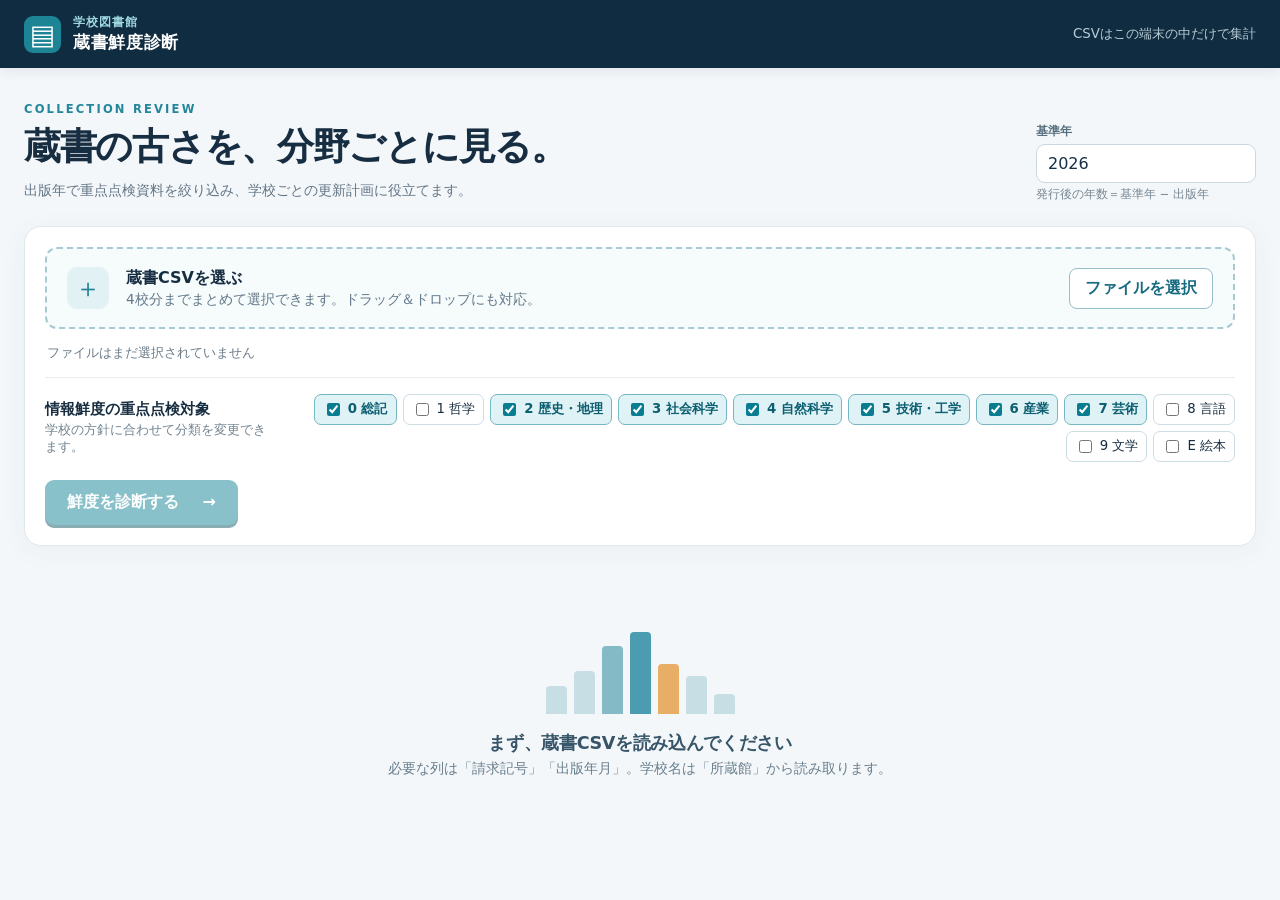
==== index.html @ b2be4ed6 "Add files via upload" ====
<!doctype html><html lang="ja"><head><meta charset="utf-8"><meta name="viewport" content="width=device-width, initial-scale=1"><meta name="color-scheme" content="light"><title>学校図書館 蔵書鮮度診断</title><meta name="description" content="学校図書館の所蔵CSVから分野別の出版年構成と学校別の状況を確認します。"><link rel="stylesheet" href="style.css"></head><body>
<header class="topbar"><div class="brand-mark" aria-hidden="true">▤</div><div><strong>学校図書館</strong><span>蔵書鮮度診断</span></div><div class="topbar-right">CSVはこの端末の中だけで集計</div></header>
<main class="shell"><section class="heading"><div><div class="eyebrow">COLLECTION REVIEW</div><h1>蔵書の古さを、分野ごとに見る。</h1><p>出版年で重点点検資料を絞り込み、学校ごとの更新計画に役立てます。</p></div><div class="year-control"><label for="baseYear">基準年</label><input id="baseYear" type="number" min="1900" max="2100" step="1"><small>発行後の年数＝基準年 − 出版年</small></div></section>
<section class="workspace" aria-label="分析するCSV"><div class="upload" id="dropzone"><div class="upload-icon" aria-hidden="true">＋</div><div><strong>蔵書CSVを選ぶ</strong><p>4校分までまとめて選択できます。ドラッグ＆ドロップにも対応。</p></div><label class="upload-button" for="fileInput">ファイルを選択</label><input id="fileInput" type="file" accept=".csv,.tsv,text/csv,text/tab-separated-values" multiple hidden></div><div id="fileList" class="file-list" aria-live="polite">ファイルはまだ選択されていません</div><div class="settings"><div><strong>情報鮮度の重点点検対象</strong><p>学校の方針に合わせて分類を変更できます。</p></div><div id="classChecks" class="class-checks"></div></div><div class="actions"><button type="button" class="primary" id="analyze" disabled>鮮度を診断する <span aria-hidden="true">→</span></button><span id="status" role="status" aria-live="polite"></span></div></section>
<section id="results" class="results" hidden><div class="result-head"><div><div class="eyebrow">DIAGNOSIS</div><h2 id="resultTitle">全校の診断結果</h2><p id="resultContext"></p></div><div class="result-tools"><label for="schoolSelect">表示する学校</label><select id="schoolSelect"></select><button type="button" id="downloadCsv" class="subtle">要点検一覧をCSV保存</button><button type="button" id="printBtn" class="subtle">診断結果を印刷 / PDF保存</button><label for="checkRange">チェックシート対象</label><select id="checkRange"><option value="10">出版10年以上</option><option value="20">出版20年以上</option><option value="all">全資料</option></select><button type="button" id="checklistBtn" class="subtle">蔵書チェックシートを開く</button></div></div><div class="metrics" id="metrics"></div><div class="grid"><section class="card chart-card"><div class="card-head"><div><h3>分類別の出版年構成</h3><p>棒の長さは、各分類の出版年が分かる資料を100％とした割合</p></div><div class="legend"><span><i class="fresh"></i>10年未満</span><span><i class="aged"></i>10～19年</span><span><i class="old"></i>20年以上</span></div></div><div id="classChart" class="class-chart"></div></section><section class="card compare-card"><div class="card-head"><div><h3>学校別の比較</h3><p>重点点検対象のうち、出版10年以上の割合</p></div></div><div id="schoolChart"></div></section></div><div class="grid lower"><section class="card"><div class="card-head"><div><h3>集計の内訳</h3><p>対象外の資料も所蔵冊数に含みます</p></div></div><div id="breakdown"></div></section><section class="card notes"><h3>結果の読み方</h3><ul><li>「出版10年以上」は情報鮮度の<strong>点検対象</strong>です。廃棄の決定ではありません。</li><li>対象は初期設定で0・2・3・4・5・6・7類。1・8・9類と絵本（E）は初期設定では対象外です。</li><li>出版年・請求記号が不明な資料は割合の分母から除外し、件数を表示します。</li><li>CSVの「受入日」は導入時の登録日である可能性があるため、この診断には使いません。</li></ul></section></div><p class="footnote" id="methodNote"></p></section>
<section class="empty" id="empty"><div class="empty-visual" aria-hidden="true"><span></span><span></span><span></span><span></span><span></span><span></span><span></span></div><h2>まず、蔵書CSVを読み込んでください</h2><p>必要な列は「請求記号」「出版年月」。学校名は「所蔵館」から読み取ります。</p></section></main><script type="module" src="script.js"></script></body></html>
---- style.css ----
:root{font-family:"Noto Sans JP","Hiragino Kaku Gothic ProN","Yu Gothic",system-ui,sans-serif;color:#172d41;background:#f4f7f9;font-size:16px}*{box-sizing:border-box}body{margin:0}button,input,select{font:inherit}button{cursor:pointer}button:disabled{cursor:not-allowed;opacity:.48}.topbar{height:68px;background:#102c40;color:white;display:flex;align-items:center;gap:12px;padding:0 max(24px,calc((100vw - 1280px)/2));box-shadow:0 2px 12px #132d3b18}.brand-mark{width:37px;height:37px;border-radius:9px;background:#1c8495;display:grid;place-items:center;font-size:27px;line-height:1}.topbar strong{display:block;font-size:.76rem;letter-spacing:.08em;color:#9ed7df}.topbar span{display:block;font-weight:750;font-size:1.07rem;letter-spacing:.04em}.topbar-right{margin-left:auto;color:#b8ccd6;font-size:.84rem}.shell{max-width:1328px;margin:0 auto;padding:34px 24px 72px}.heading{display:flex;justify-content:space-between;align-items:end;gap:24px;margin:0 0 24px}.eyebrow{color:#24869a;font-size:.72rem;font-weight:800;letter-spacing:.19em;margin-bottom:7px}h1,h2,h3,p{margin-top:0}h1{font-size:clamp(1.7rem,3vw,2.3rem);letter-spacing:-.035em;margin-bottom:7px}h2{font-size:1.45rem;letter-spacing:-.02em;margin-bottom:5px}h3{font-size:1.05rem;margin-bottom:4px}.heading p,.result-head p,.card-head p{color:#637687;margin-bottom:0;font-size:.9rem;line-height:1.6}.year-control{display:flex;flex-direction:column;gap:4px;min-width:220px}.year-control label,.result-tools label{font-size:.78rem;color:#576f7f;font-weight:700}.year-control input,select{border:1px solid #cad8df;background:#fff;border-radius:9px;padding:9px 11px;color:#163048}.year-control small{font-size:.72rem;color:#758693}.workspace{background:#fff;border:1px solid #dfe8ec;border-radius:17px;box-shadow:0 5px 28px #2443530b;padding:20px;margin-bottom:28px}.upload{border:2px dashed #a8c8d2;border-radius:12px;background:#f6fbfc;display:flex;align-items:center;gap:17px;padding:18px 20px;transition:.15s}.upload.dragging{border-color:#097e91;background:#e3f7fa}.upload-icon{flex:none;color:#278297;font-size:26px;width:42px;height:42px;background:#e1f1f4;border-radius:10px;display:grid;place-items:center}.upload strong{font-size:1rem}.upload p{color:#627888;font-size:.85rem;margin:2px 0 0}.upload-button{margin-left:auto;white-space:nowrap;background:#fff;color:#176b80;border:1px solid #95bfcc;border-radius:8px;padding:9px 15px;font-weight:750;cursor:pointer}.upload-button:hover,.subtle:hover{background:#e9f7fa}.file-list{margin:12px 2px 0;color:#6b7b88;font-size:.82rem;line-height:1.8;min-height:20px}.file-pill{display:inline-flex;align-items:center;gap:7px;padding:3px 10px;margin:0 8px 6px 0;background:#e9f3f6;border-radius:30px;color:#234b5d}.file-pill button{border:0;background:transparent;color:#486a79;font-size:1rem;padding:0 2px}.settings{border-top:1px solid #e7edf0;margin-top:12px;padding-top:16px;display:flex;align-items:center;justify-content:space-between;gap:18px}.settings strong{font-size:.92rem}.settings p{font-size:.8rem;color:#728491;margin:3px 0 0}.class-checks{display:flex;gap:6px;flex-wrap:wrap;justify-content:flex-end}.class-checks label{display:inline-flex;align-items:center;gap:5px;border:1px solid #ccdde3;border-radius:7px;padding:5px 8px;font-size:.83rem;white-space:nowrap;cursor:pointer}.class-checks label:has(input:checked){background:#dff2f5;border-color:#77b6c3;color:#0d5f72;font-weight:700}.class-checks input{accent-color:#087c91}.actions{display:flex;align-items:center;gap:16px;margin-top:18px}.primary{border:0;border-radius:9px;background:#087e90;color:#fff;padding:12px 22px;font-weight:750;box-shadow:0 3px 0 #0b5562}.primary:hover:not(:disabled){background:#056c7f}.primary span{padding-left:18px}.actions #status{color:#9b4d2b;font-size:.85rem;line-height:1.5}.results{animation:fade .3s ease}@keyframes fade{from{opacity:0;transform:translateY(5px)}to{opacity:1;transform:translateY(0)}}.result-head{display:flex;justify-content:space-between;align-items:end;gap:20px;margin:0 0 15px}.result-tools{display:flex;align-items:center;gap:9px;flex-wrap:wrap}.result-tools select{min-width:145px}.subtle{background:#fff;border:1px solid #c9d8df;color:#1b546a;border-radius:8px;padding:9px 12px;font-size:.81rem;font-weight:700;white-space:nowrap}.metrics{display:grid;grid-template-columns:repeat(4,minmax(0,1fr));gap:12px;margin-bottom:15px}.metric{background:#fff;border:1px solid #e0e9ec;border-radius:12px;padding:17px 19px;min-height:118px}.metric.feature{background:#103b50;color:#fff;border-color:#103b50}.metric .label{display:block;font-size:.82rem;color:#697d8c;font-weight:700;margin-bottom:7px}.metric.feature .label{color:#bad6df}.metric .value{display:block;font-size:clamp(1.5rem,2.2vw,2rem);font-weight:800;letter-spacing:-.03em;line-height:1.3}.metric .detail{display:block;color:#7b8a95;font-size:.76rem;margin-top:5px}.metric.feature .detail{color:#c8dbe1}.grid{display:grid;grid-template-columns:1.65fr 1fr;gap:15px}.grid.lower{margin-top:15px}.card{background:#fff;border:1px solid #e0e9ec;border-radius:13px;padding:20px 22px;min-width:0}.card-head{display:flex;justify-content:space-between;gap:15px;align-items:start;margin-bottom:22px}.legend{display:flex;gap:12px;flex-wrap:wrap;justify-content:flex-end;font-size:.71rem;color:#597181;white-space:nowrap}.legend span{display:inline-flex;gap:5px;align-items:center}.legend i{width:10px;height:10px;border-radius:2px}.fresh{background:#62bbba}.aged{background:#f4b448}.old{background:#d96751}.class-row{display:grid;grid-template-columns:108px minmax(0,1fr) 95px;align-items:center;gap:10px;margin:0 0 15px}.class-name{font-size:.82rem;font-weight:700;white-space:nowrap}.stack{display:flex;width:100%;height:23px;overflow:hidden;border-radius:5px;background:#e7eef1}.stack > div{height:100%}.stack > div:not(:last-child){border-right:1px solid #ffffff88}.class-value{font-size:.78rem;text-align:right;color:#4c6576;white-space:nowrap}.class-value b{color:#ab503b;font-size:.98rem}.chart-empty{color:#6c7e8a;font-size:.9rem;padding:18px 0}.compare-row{margin:0 0 17px}.compare-row-top{display:flex;justify-content:space-between;align-items:baseline;font-size:.82rem;margin-bottom:6px;gap:8px}.compare-row-top b{color:#25465a}.compare-row-top small{color:#718391;font-size:.74rem}.compare-track{height:10px;background:#edf2f3;border-radius:10px;overflow:hidden}.compare-fill{height:100%;background:#e99945;border-radius:10px}.compare-row.active .compare-fill{background:#d46a52}.break-row{display:flex;align-items:center;justify-content:space-between;border-bottom:1px solid #ecf1f2;padding:11px 0;font-size:.85rem;gap:12px}.break-row:first-child{padding-top:0}.break-row:last-child{border:0}.break-row span{color:#627886}.break-row b{font-variant-numeric:tabular-nums}.notes ul{padding-left:1.25em;color:#526b7a;font-size:.83rem;line-height:1.8;margin:15px 0 0}.notes li{padding-bottom:5px}.footnote{color:#758692;font-size:.76rem;line-height:1.7;margin:15px 0}.empty{text-align:center;color:#687f8e;padding:45px 16px 25px}.empty h2{font-size:1.1rem;color:#375568}.empty p{font-size:.86rem}.empty-visual{height:95px;display:flex;align-items:end;justify-content:center;gap:7px;margin-bottom:17px}.empty-visual span{width:21px;background:#c7dee5;border-radius:4px 4px 0 0}.empty-visual span:nth-child(1){height:28px}.empty-visual span:nth-child(2){height:43px}.empty-visual span:nth-child(3){height:68px;background:#83bac6}.empty-visual span:nth-child(4){height:82px;background:#4b9cb0}.empty-visual span:nth-child(5){height:50px;background:#e8ae65}.empty-visual span:nth-child(6){height:38px}.empty-visual span:nth-child(7){height:20px}@media(max-width:1020px){.grid{grid-template-columns:1fr}.card-head{flex-wrap:wrap}.metrics{grid-template-columns:repeat(2,1fr)}}@media(max-width:700px){.topbar{padding:0 16px}.topbar-right{display:none}.shell{padding:25px 14px 60px}.heading,.result-head,.settings{align-items:stretch;flex-direction:column}.year-control{max-width:220px}.upload{flex-wrap:wrap}.upload-button{margin-left:59px}.class-checks{justify-content:flex-start}.result-tools{align-items:flex-end}.result-tools label{width:100%}.metrics{gap:8px}.metric{padding:14px 12px;min-height:105px}.metric .value{font-size:1.48rem}.card{padding:17px 14px}.class-row{grid-template-columns:83px minmax(0,1fr) 72px;gap:5px}.class-name{font-size:.73rem}.class-value{font-size:.68rem}.class-value b{font-size:.8rem}.legend{justify-content:flex-start}.result-tools .subtle{font-size:.75rem}}@media print{body{background:#fff}.topbar,.workspace,.result-tools,.empty{display:none!important}.shell{padding:0}.heading{margin:0 0 14px}.year-control{display:none}.results{display:block!important}.metric,.card{break-inside:avoid;box-shadow:none}.grid{grid-template-columns:1.6fr 1fr}.grid.lower{grid-template-columns:1fr 1fr}.metrics{grid-template-columns:repeat(4,1fr)}.metric{min-height:100px;padding:10px}.metric .value{font-size:1.35rem}.card{padding:12px}.class-row{margin-bottom:9px}.footnote{margin-top:9px}@page{size:A4 landscape;margin:11mm}}

/* Preserve chart fills, legend colors and summary-card contrast in print. */
@media print {
  body {
    -webkit-print-color-adjust: exact;
    print-color-adjust: exact;
  }
}
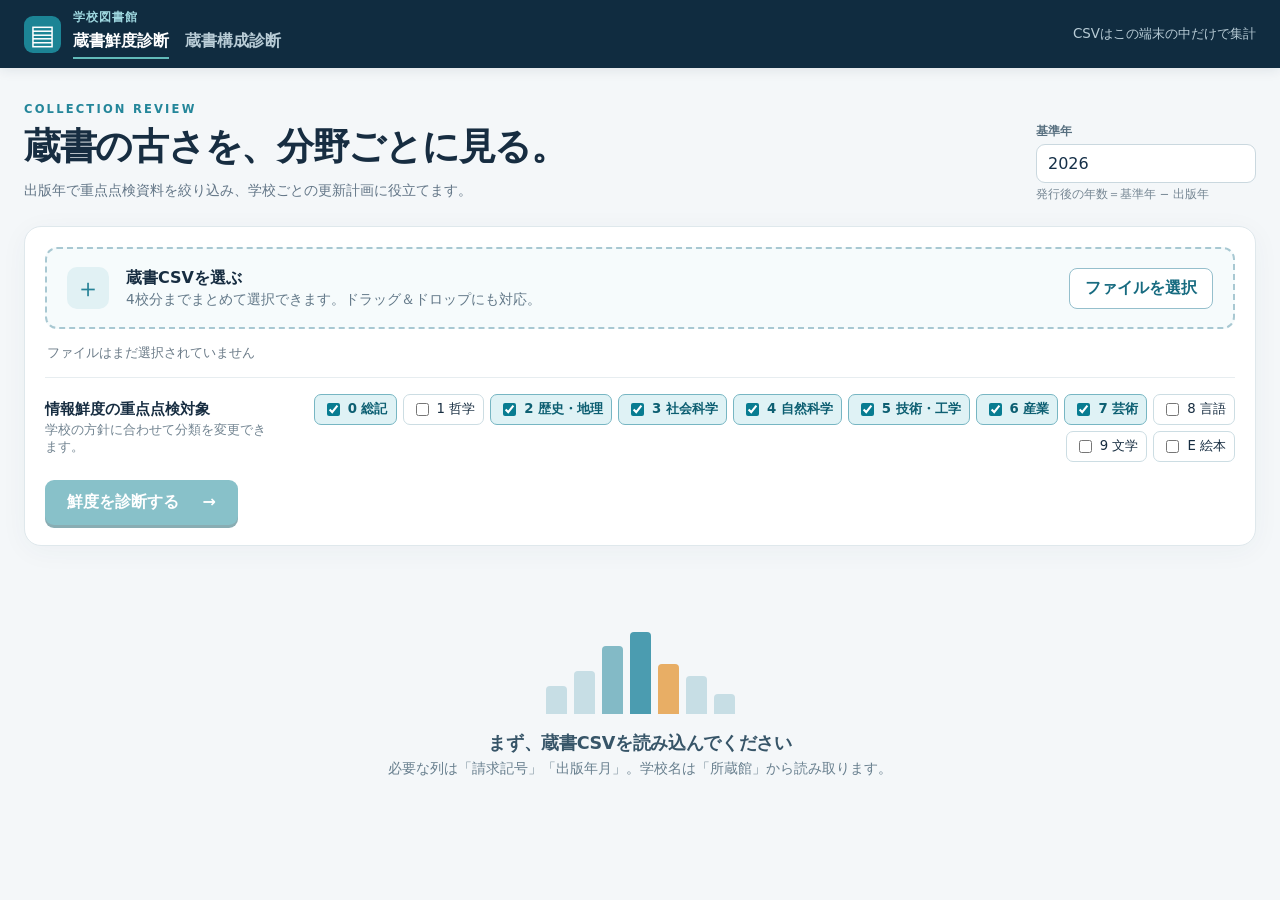
==== commit 45b50243: "Add independent collection composition diagnosis" ====
--- a/index.html
+++ b/index.html
@@ -1,6 +1,7 @@
 <!doctype html><html lang="ja"><head><meta charset="utf-8"><meta name="viewport" content="width=device-width, initial-scale=1"><meta name="color-scheme" content="light"><title>学校図書館 蔵書鮮度診断</title><meta name="description" content="学校図書館の所蔵CSVから分野別の出版年構成と学校別の状況を確認します。"><link rel="stylesheet" href="style.css"></head><body>
-<header class="topbar"><div class="brand-mark" aria-hidden="true">▤</div><div><strong>学校図書館</strong><span>蔵書鮮度診断</span></div><div class="topbar-right">CSVはこの端末の中だけで集計</div></header>
+<header class="topbar"><div class="brand-mark" aria-hidden="true">▤</div><div><strong>学校図書館</strong><nav class="diagnosis-nav" aria-label="診断の切り替え"><a href="index.html" aria-current="page">蔵書鮮度診断</a><a href="composition.html">蔵書構成診断</a></nav></div><div class="topbar-right">CSVはこの端末の中だけで集計</div></header>
 <main class="shell"><section class="heading"><div><div class="eyebrow">COLLECTION REVIEW</div><h1>蔵書の古さを、分野ごとに見る。</h1><p>出版年で重点点検資料を絞り込み、学校ごとの更新計画に役立てます。</p></div><div class="year-control"><label for="baseYear">基準年</label><input id="baseYear" type="number" min="1900" max="2100" step="1"><small>発行後の年数＝基準年 − 出版年</small></div></section>
 <section class="workspace" aria-label="分析するCSV"><div class="upload" id="dropzone"><div class="upload-icon" aria-hidden="true">＋</div><div><strong>蔵書CSVを選ぶ</strong><p>4校分までまとめて選択できます。ドラッグ＆ドロップにも対応。</p></div><label class="upload-button" for="fileInput">ファイルを選択</label><input id="fileInput" type="file" accept=".csv,.tsv,text/csv,text/tab-separated-values" multiple hidden></div><div id="fileList" class="file-list" aria-live="polite">ファイルはまだ選択されていません</div><div class="settings"><div><strong>情報鮮度の重点点検対象</strong><p>学校の方針に合わせて分類を変更できます。</p></div><div id="classChecks" class="class-checks"></div></div><div class="actions"><button type="button" class="primary" id="analyze" disabled>鮮度を診断する <span aria-hidden="true">→</span></button><span id="status" role="status" aria-live="polite"></span></div></section>
 <section id="results" class="results" hidden><div class="result-head"><div><div class="eyebrow">DIAGNOSIS</div><h2 id="resultTitle">全校の診断結果</h2><p id="resultContext"></p></div><div class="result-tools"><label for="schoolSelect">表示する学校</label><select id="schoolSelect"></select><button type="button" id="downloadCsv" class="subtle">要点検一覧をCSV保存</button><button type="button" id="printBtn" class="subtle">診断結果を印刷 / PDF保存</button><label for="checkRange">チェックシート対象</label><select id="checkRange"><option value="10">出版10年以上</option><option value="20">出版20年以上</option><option value="all">全資料</option></select><button type="button" id="checklistBtn" class="subtle">蔵書チェックシートを開く</button></div></div><div class="metrics" id="metrics"></div><div class="grid"><section class="card chart-card"><div class="card-head"><div><h3>分類別の出版年構成</h3><p>棒の長さは、各分類の出版年が分かる資料を100％とした割合</p></div><div class="legend"><span><i class="fresh"></i>10年未満</span><span><i class="aged"></i>10～19年</span><span><i class="old"></i>20年以上</span></div></div><div id="classChart" class="class-chart"></div></section><section class="card compare-card"><div class="card-head"><div><h3>学校別の比較</h3><p>重点点検対象のうち、出版10年以上の割合</p></div></div><div id="schoolChart"></div></section></div><div class="grid lower"><section class="card"><div class="card-head"><div><h3>集計の内訳</h3><p>対象外の資料も所蔵冊数に含みます</p></div></div><div id="breakdown"></div></section><section class="card notes"><h3>結果の読み方</h3><ul><li>「出版10年以上」は情報鮮度の<strong>点検対象</strong>です。廃棄の決定ではありません。</li><li>対象は初期設定で0・2・3・4・5・6・7類。1・8・9類と絵本（E）は初期設定では対象外です。</li><li>出版年・請求記号が不明な資料は割合の分母から除外し、件数を表示します。</li><li>CSVの「受入日」は導入時の登録日である可能性があるため、この診断には使いません。</li></ul></section></div><p class="footnote" id="methodNote"></p></section>
 <section class="empty" id="empty"><div class="empty-visual" aria-hidden="true"><span></span><span></span><span></span><span></span><span></span><span></span><span></span></div><h2>まず、蔵書CSVを読み込んでください</h2><p>必要な列は「請求記号」「出版年月」。学校名は「所蔵館」から読み取ります。</p></section></main><script type="module" src="script.js"></script></body></html>
+
--- a/style.css
+++ b/style.css
@@ -1,6 +1,7 @@
 :root{font-family:"Noto Sans JP","Hiragino Kaku Gothic ProN","Yu Gothic",system-ui,sans-serif;color:#172d41;background:#f4f7f9;font-size:16px}*{box-sizing:border-box}body{margin:0}button,input,select{font:inherit}button{cursor:pointer}button:disabled{cursor:not-allowed;opacity:.48}.topbar{height:68px;background:#102c40;color:white;display:flex;align-items:center;gap:12px;padding:0 max(24px,calc((100vw - 1280px)/2));box-shadow:0 2px 12px #132d3b18}.brand-mark{width:37px;height:37px;border-radius:9px;background:#1c8495;display:grid;place-items:center;font-size:27px;line-height:1}.topbar strong{display:block;font-size:.76rem;letter-spacing:.08em;color:#9ed7df}.topbar span{display:block;font-weight:750;font-size:1.07rem;letter-spacing:.04em}.topbar-right{margin-left:auto;color:#b8ccd6;font-size:.84rem}.shell{max-width:1328px;margin:0 auto;padding:34px 24px 72px}.heading{display:flex;justify-content:space-between;align-items:end;gap:24px;margin:0 0 24px}.eyebrow{color:#24869a;font-size:.72rem;font-weight:800;letter-spacing:.19em;margin-bottom:7px}h1,h2,h3,p{margin-top:0}h1{font-size:clamp(1.7rem,3vw,2.3rem);letter-spacing:-.035em;margin-bottom:7px}h2{font-size:1.45rem;letter-spacing:-.02em;margin-bottom:5px}h3{font-size:1.05rem;margin-bottom:4px}.heading p,.result-head p,.card-head p{color:#637687;margin-bottom:0;font-size:.9rem;line-height:1.6}.year-control{display:flex;flex-direction:column;gap:4px;min-width:220px}.year-control label,.result-tools label{font-size:.78rem;color:#576f7f;font-weight:700}.year-control input,select{border:1px solid #cad8df;background:#fff;border-radius:9px;padding:9px 11px;color:#163048}.year-control small{font-size:.72rem;color:#758693}.workspace{background:#fff;border:1px solid #dfe8ec;border-radius:17px;box-shadow:0 5px 28px #2443530b;padding:20px;margin-bottom:28px}.upload{border:2px dashed #a8c8d2;border-radius:12px;background:#f6fbfc;display:flex;align-items:center;gap:17px;padding:18px 20px;transition:.15s}.upload.dragging{border-color:#097e91;background:#e3f7fa}.upload-icon{flex:none;color:#278297;font-size:26px;width:42px;height:42px;background:#e1f1f4;border-radius:10px;display:grid;place-items:center}.upload strong{font-size:1rem}.upload p{color:#627888;font-size:.85rem;margin:2px 0 0}.upload-button{margin-left:auto;white-space:nowrap;background:#fff;color:#176b80;border:1px solid #95bfcc;border-radius:8px;padding:9px 15px;font-weight:750;cursor:pointer}.upload-button:hover,.subtle:hover{background:#e9f7fa}.file-list{margin:12px 2px 0;color:#6b7b88;font-size:.82rem;line-height:1.8;min-height:20px}.file-pill{display:inline-flex;align-items:center;gap:7px;padding:3px 10px;margin:0 8px 6px 0;background:#e9f3f6;border-radius:30px;color:#234b5d}.file-pill button{border:0;background:transparent;color:#486a79;font-size:1rem;padding:0 2px}.settings{border-top:1px solid #e7edf0;margin-top:12px;padding-top:16px;display:flex;align-items:center;justify-content:space-between;gap:18px}.settings strong{font-size:.92rem}.settings p{font-size:.8rem;color:#728491;margin:3px 0 0}.class-checks{display:flex;gap:6px;flex-wrap:wrap;justify-content:flex-end}.class-checks label{display:inline-flex;align-items:center;gap:5px;border:1px solid #ccdde3;border-radius:7px;padding:5px 8px;font-size:.83rem;white-space:nowrap;cursor:pointer}.class-checks label:has(input:checked){background:#dff2f5;border-color:#77b6c3;color:#0d5f72;font-weight:700}.class-checks input{accent-color:#087c91}.actions{display:flex;align-items:center;gap:16px;margin-top:18px}.primary{border:0;border-radius:9px;background:#087e90;color:#fff;padding:12px 22px;font-weight:750;box-shadow:0 3px 0 #0b5562}.primary:hover:not(:disabled){background:#056c7f}.primary span{padding-left:18px}.actions #status{color:#9b4d2b;font-size:.85rem;line-height:1.5}.results{animation:fade .3s ease}@keyframes fade{from{opacity:0;transform:translateY(5px)}to{opacity:1;transform:translateY(0)}}.result-head{display:flex;justify-content:space-between;align-items:end;gap:20px;margin:0 0 15px}.result-tools{display:flex;align-items:center;gap:9px;flex-wrap:wrap}.result-tools select{min-width:145px}.subtle{background:#fff;border:1px solid #c9d8df;color:#1b546a;border-radius:8px;padding:9px 12px;font-size:.81rem;font-weight:700;white-space:nowrap}.metrics{display:grid;grid-template-columns:repeat(4,minmax(0,1fr));gap:12px;margin-bottom:15px}.metric{background:#fff;border:1px solid #e0e9ec;border-radius:12px;padding:17px 19px;min-height:118px}.metric.feature{background:#103b50;color:#fff;border-color:#103b50}.metric .label{display:block;font-size:.82rem;color:#697d8c;font-weight:700;margin-bottom:7px}.metric.feature .label{color:#bad6df}.metric .value{display:block;font-size:clamp(1.5rem,2.2vw,2rem);font-weight:800;letter-spacing:-.03em;line-height:1.3}.metric .detail{display:block;color:#7b8a95;font-size:.76rem;margin-top:5px}.metric.feature .detail{color:#c8dbe1}.grid{display:grid;grid-template-columns:1.65fr 1fr;gap:15px}.grid.lower{margin-top:15px}.card{background:#fff;border:1px solid #e0e9ec;border-radius:13px;padding:20px 22px;min-width:0}.card-head{display:flex;justify-content:space-between;gap:15px;align-items:start;margin-bottom:22px}.legend{display:flex;gap:12px;flex-wrap:wrap;justify-content:flex-end;font-size:.71rem;color:#597181;white-space:nowrap}.legend span{display:inline-flex;gap:5px;align-items:center}.legend i{width:10px;height:10px;border-radius:2px}.fresh{background:#62bbba}.aged{background:#f4b448}.old{background:#d96751}.class-row{display:grid;grid-template-columns:108px minmax(0,1fr) 95px;align-items:center;gap:10px;margin:0 0 15px}.class-name{font-size:.82rem;font-weight:700;white-space:nowrap}.stack{display:flex;width:100%;height:23px;overflow:hidden;border-radius:5px;background:#e7eef1}.stack > div{height:100%}.stack > div:not(:last-child){border-right:1px solid #ffffff88}.class-value{font-size:.78rem;text-align:right;color:#4c6576;white-space:nowrap}.class-value b{color:#ab503b;font-size:.98rem}.chart-empty{color:#6c7e8a;font-size:.9rem;padding:18px 0}.compare-row{margin:0 0 17px}.compare-row-top{display:flex;justify-content:space-between;align-items:baseline;font-size:.82rem;margin-bottom:6px;gap:8px}.compare-row-top b{color:#25465a}.compare-row-top small{color:#718391;font-size:.74rem}.compare-track{height:10px;background:#edf2f3;border-radius:10px;overflow:hidden}.compare-fill{height:100%;background:#e99945;border-radius:10px}.compare-row.active .compare-fill{background:#d46a52}.break-row{display:flex;align-items:center;justify-content:space-between;border-bottom:1px solid #ecf1f2;padding:11px 0;font-size:.85rem;gap:12px}.break-row:first-child{padding-top:0}.break-row:last-child{border:0}.break-row span{color:#627886}.break-row b{font-variant-numeric:tabular-nums}.notes ul{padding-left:1.25em;color:#526b7a;font-size:.83rem;line-height:1.8;margin:15px 0 0}.notes li{padding-bottom:5px}.footnote{color:#758692;font-size:.76rem;line-height:1.7;margin:15px 0}.empty{text-align:center;color:#687f8e;padding:45px 16px 25px}.empty h2{font-size:1.1rem;color:#375568}.empty p{font-size:.86rem}.empty-visual{height:95px;display:flex;align-items:end;justify-content:center;gap:7px;margin-bottom:17px}.empty-visual span{width:21px;background:#c7dee5;border-radius:4px 4px 0 0}.empty-visual span:nth-child(1){height:28px}.empty-visual span:nth-child(2){height:43px}.empty-visual span:nth-child(3){height:68px;background:#83bac6}.empty-visual span:nth-child(4){height:82px;background:#4b9cb0}.empty-visual span:nth-child(5){height:50px;background:#e8ae65}.empty-visual span:nth-child(6){height:38px}.empty-visual span:nth-child(7){height:20px}@media(max-width:1020px){.grid{grid-template-columns:1fr}.card-head{flex-wrap:wrap}.metrics{grid-template-columns:repeat(2,1fr)}}@media(max-width:700px){.topbar{padding:0 16px}.topbar-right{display:none}.shell{padding:25px 14px 60px}.heading,.result-head,.settings{align-items:stretch;flex-direction:column}.year-control{max-width:220px}.upload{flex-wrap:wrap}.upload-button{margin-left:59px}.class-checks{justify-content:flex-start}.result-tools{align-items:flex-end}.result-tools label{width:100%}.metrics{gap:8px}.metric{padding:14px 12px;min-height:105px}.metric .value{font-size:1.48rem}.card{padding:17px 14px}.class-row{grid-template-columns:83px minmax(0,1fr) 72px;gap:5px}.class-name{font-size:.73rem}.class-value{font-size:.68rem}.class-value b{font-size:.8rem}.legend{justify-content:flex-start}.result-tools .subtle{font-size:.75rem}}@media print{body{background:#fff}.topbar,.workspace,.result-tools,.empty{display:none!important}.shell{padding:0}.heading{margin:0 0 14px}.year-control{display:none}.results{display:block!important}.metric,.card{break-inside:avoid;box-shadow:none}.grid{grid-template-columns:1.6fr 1fr}.grid.lower{grid-template-columns:1fr 1fr}.metrics{grid-template-columns:repeat(4,1fr)}.metric{min-height:100px;padding:10px}.metric .value{font-size:1.35rem}.card{padding:12px}.class-row{margin-bottom:9px}.footnote{margin-top:9px}@page{size:A4 landscape;margin:11mm}}
 
 /* Preserve chart fills, legend colors and summary-card contrast in print. */
+.diagnosis-nav{display:flex;gap:16px;align-items:center}.diagnosis-nav a{color:#b8ccd6;text-decoration:none;font-size:1rem;font-weight:700;padding:5px 0;border-bottom:2px solid transparent}.diagnosis-nav a[aria-current="page"]{color:white;border-bottom-color:#62bbba}.diagnosis-nav a:hover{color:white}.diagnosis-nav a:focus-visible{outline:2px solid #9ed7df;outline-offset:3px}@media(max-width:700px){.diagnosis-nav{gap:12px}.diagnosis-nav a{font-size:.85rem}}
 @media print {
   body {
     -webkit-print-color-adjust: exact;
